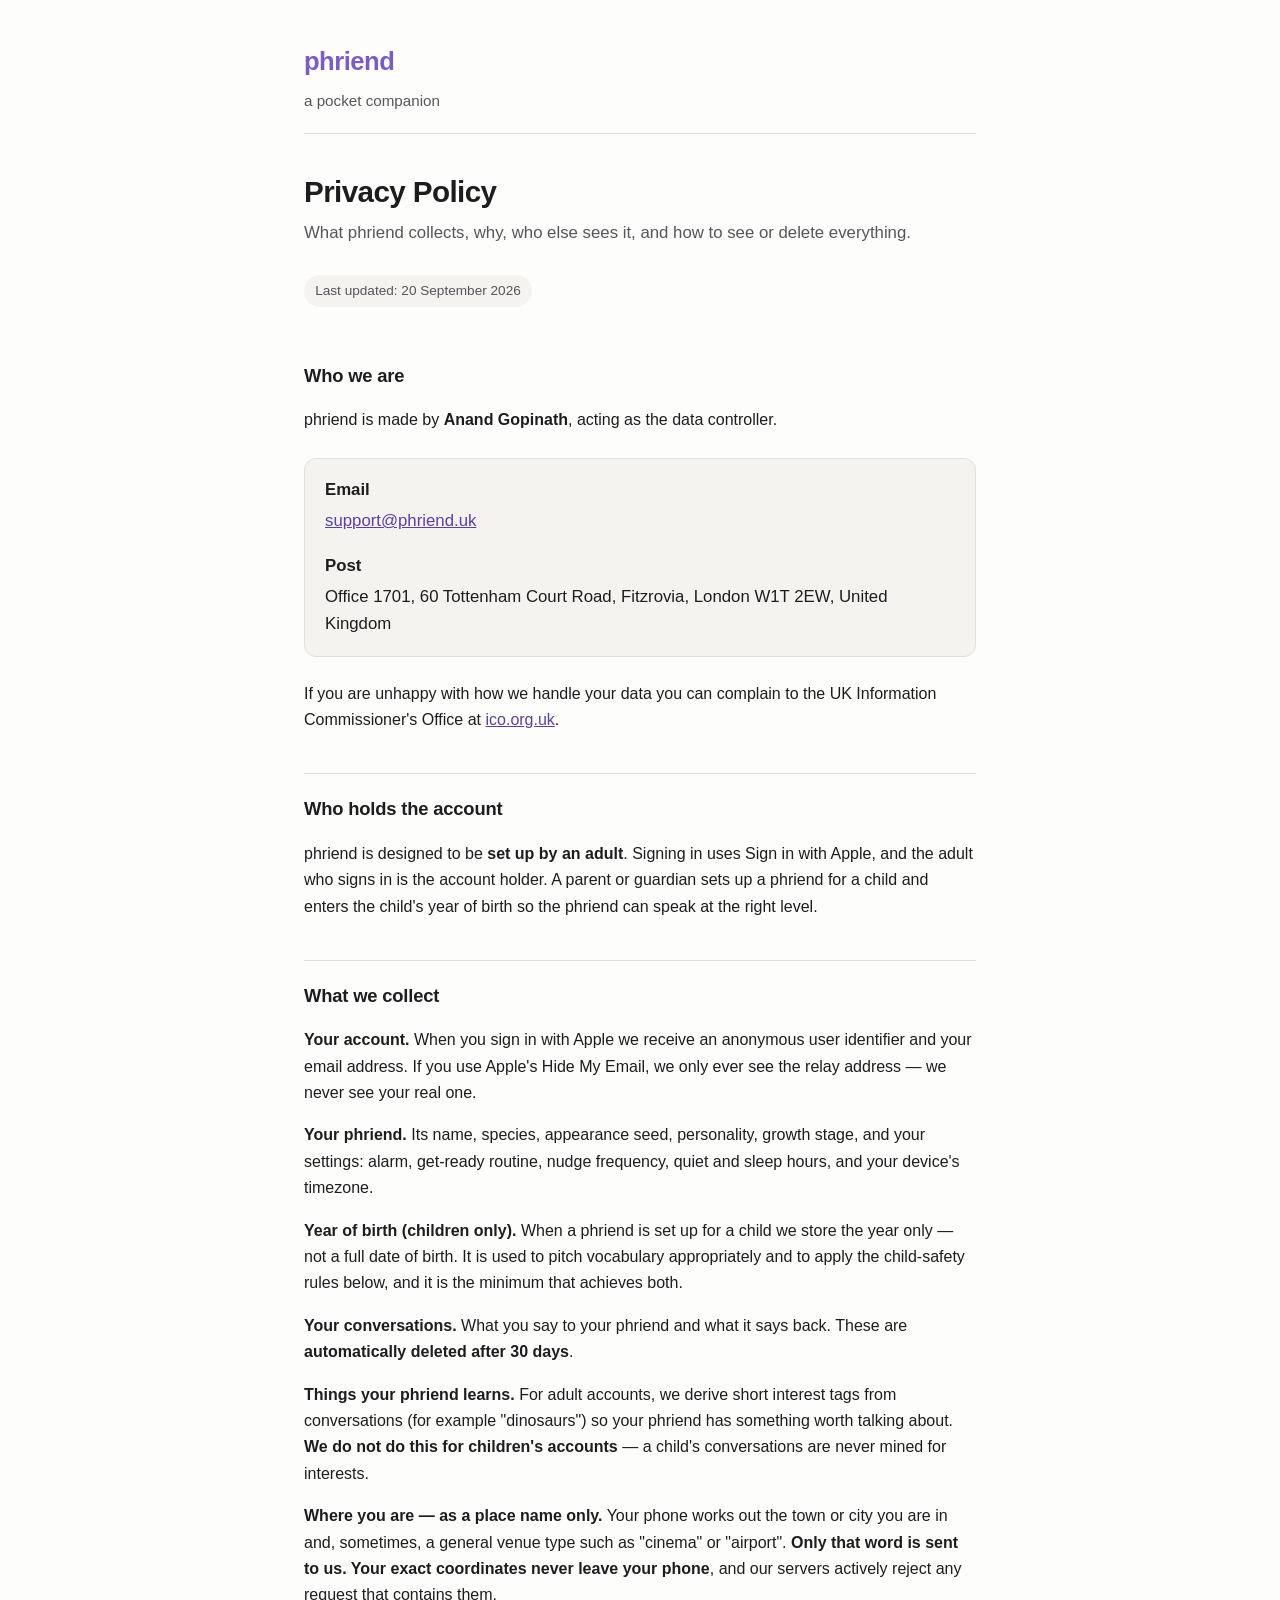
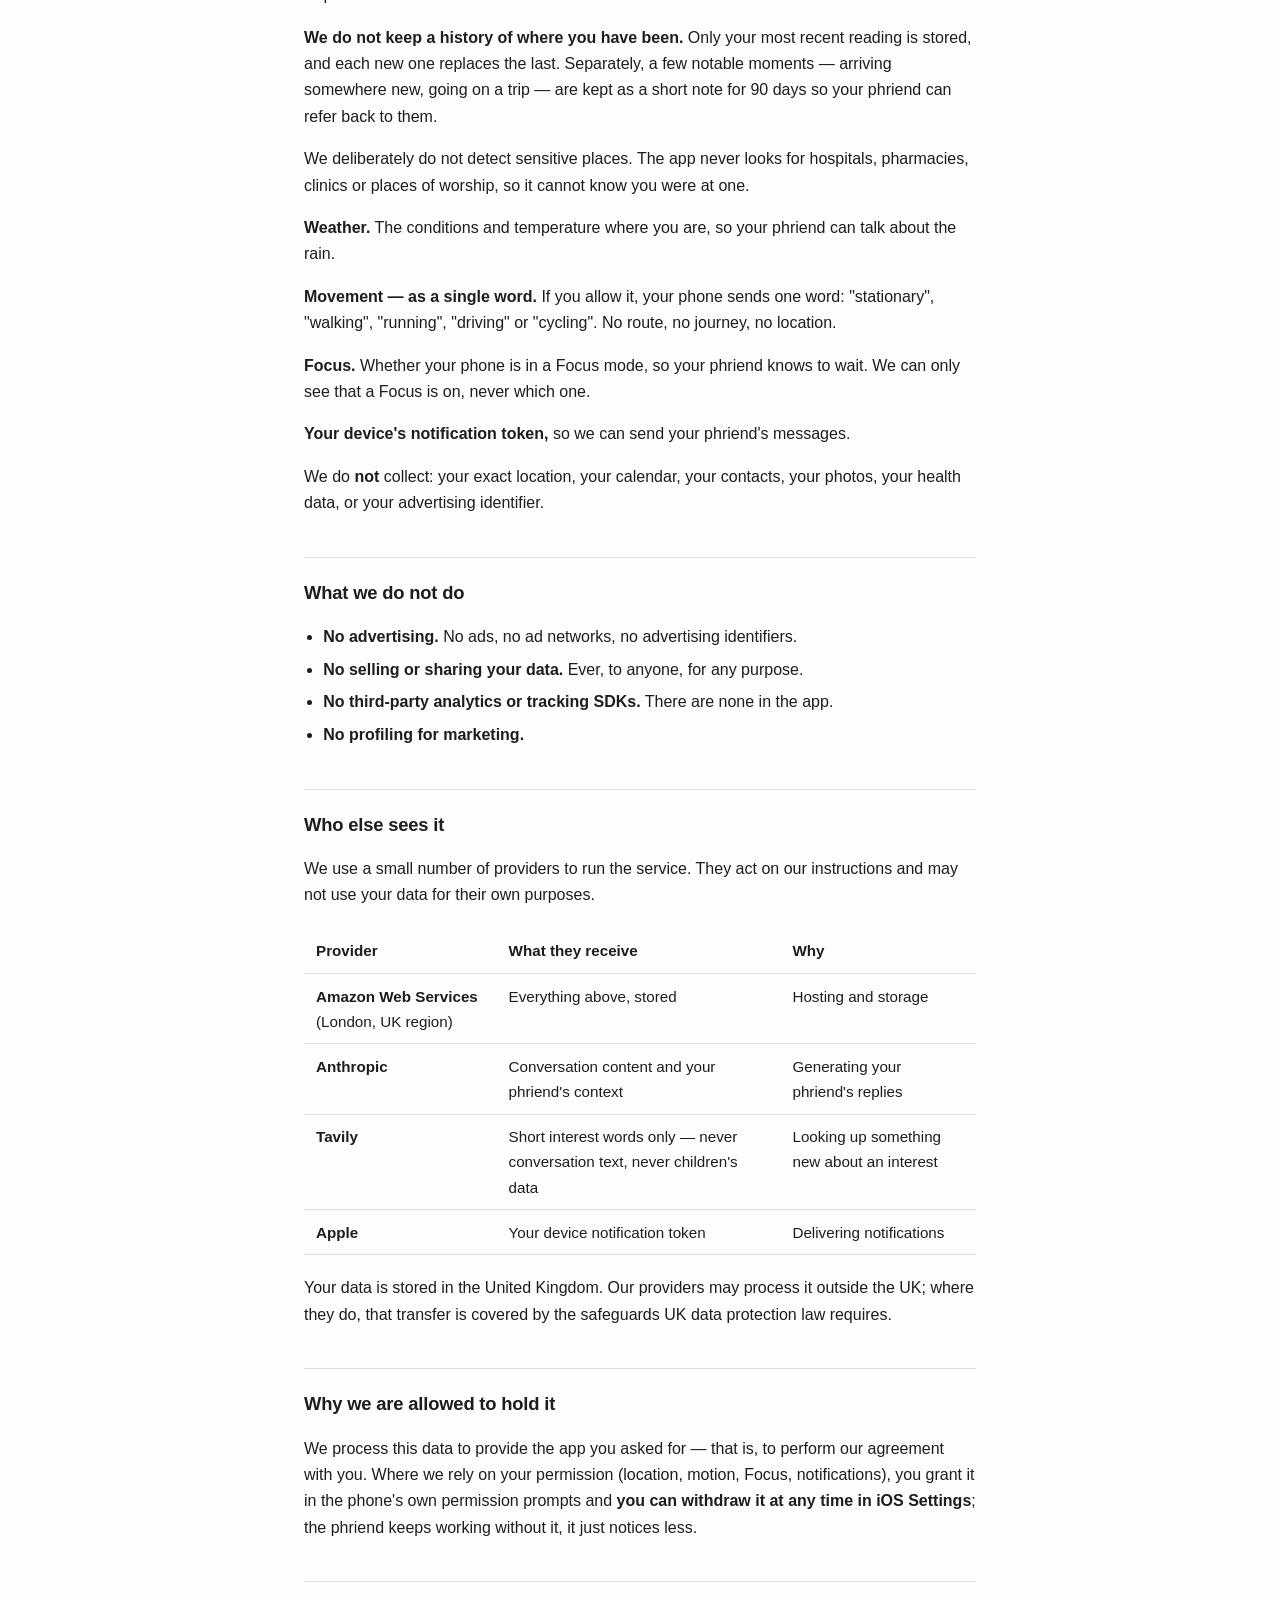
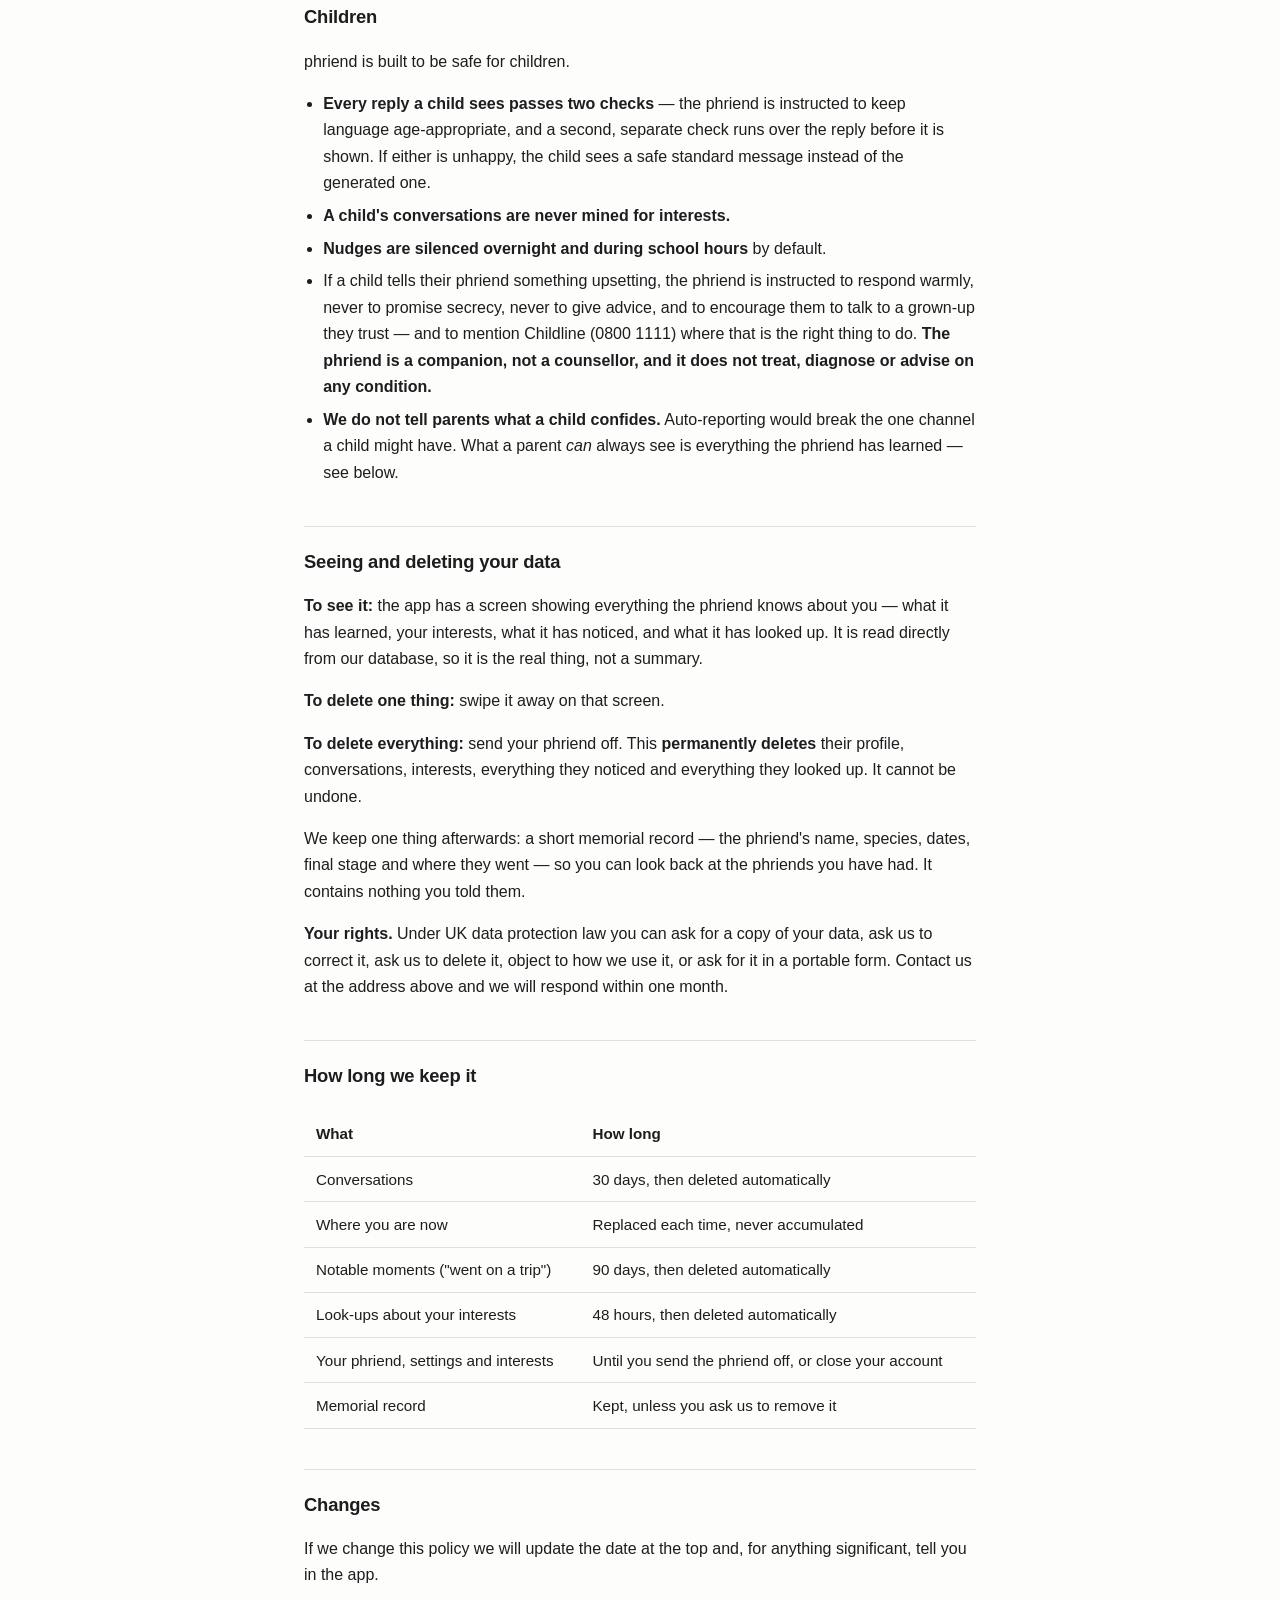
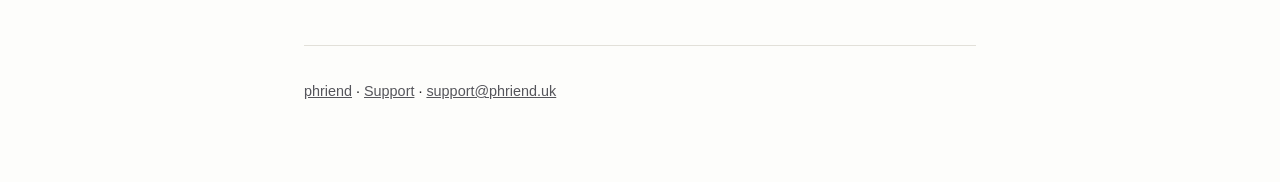
==== privacy.html @ 93d98e39 "Privacy policy and support pages for phriend Static, self-contained. No third-party fonts, scripts o" ====
<!doctype html>
<html lang="en-GB">
<head>
<meta charset="utf-8">
<meta name="viewport" content="width=device-width, initial-scale=1, viewport-fit=cover">
<title>Privacy Policy — phriend</title>
<meta name="description" content="What phriend collects, why, who sees it, and how to see or delete it.">
<link rel="stylesheet" href="style.css">
</head>
<body>

<header class="site">
  <a class="wordmark" href="index.html">phriend</a>
  <p>a pocket companion</p>
</header>

<main>

<h1>Privacy Policy</h1>
<p class="lede">What phriend collects, why, who else sees it, and how to
see or delete everything.</p>
<p class="updated">Last updated: 20 September 2026</p>

<h2>Who we are</h2>
<p>phriend is made by <strong>Anand Gopinath</strong>, acting as the data
controller.</p>
<div class="card contact">
  <p><strong>Email</strong> <a href="mailto:support@phriend.uk">support@phriend.uk</a></p>
  <p><strong>Post</strong> Office 1701, 60 Tottenham Court Road, Fitzrovia,
     London W1T 2EW, United Kingdom</p>
</div>
<p>If you are unhappy with how we handle your data you can complain to the
UK Information Commissioner's Office at
<a href="https://ico.org.uk" rel="noopener">ico.org.uk</a>.</p>

<h2>Who holds the account</h2>
<p>phriend is designed to be <strong>set up by an adult</strong>. Signing
in uses Sign in with Apple, and the adult who signs in is the account
holder. A parent or guardian sets up a phriend for a child and enters the
child's year of birth so the phriend can speak at the right level.</p>

<h2>What we collect</h2>

<p><strong>Your account.</strong> When you sign in with Apple we receive
an anonymous user identifier and your email address. If you use Apple's
Hide My Email, we only ever see the relay address — we never see your
real one.</p>

<p><strong>Your phriend.</strong> Its name, species, appearance seed,
personality, growth stage, and your settings: alarm, get-ready routine,
nudge frequency, quiet and sleep hours, and your device's timezone.</p>

<p><strong>Year of birth (children only).</strong> When a phriend is set
up for a child we store the year only — not a full date of birth. It is
used to pitch vocabulary appropriately and to apply the child-safety
rules below, and it is the minimum that achieves both.</p>

<p><strong>Your conversations.</strong> What you say to your phriend and
what it says back. These are <strong>automatically deleted after 30
days</strong>.</p>

<p><strong>Things your phriend learns.</strong> For adult accounts, we
derive short interest tags from conversations (for example "dinosaurs")
so your phriend has something worth talking about. <strong>We do not do
this for children's accounts</strong> — a child's conversations are never
mined for interests.</p>

<p><strong>Where you are — as a place name only.</strong> Your phone
works out the town or city you are in and, sometimes, a general venue
type such as "cinema" or "airport". <strong>Only that word is sent to us.
Your exact coordinates never leave your phone</strong>, and our servers
actively reject any request that contains them.</p>

<p><strong>We do not keep a history of where you have been.</strong> Only
your most recent reading is stored, and each new one replaces the last.
Separately, a few notable moments — arriving somewhere new, going on a
trip — are kept as a short note for 90 days so your phriend can refer
back to them.</p>

<p>We deliberately do not detect sensitive places. The app never looks
for hospitals, pharmacies, clinics or places of worship, so it cannot
know you were at one.</p>

<p><strong>Weather.</strong> The conditions and temperature where you
are, so your phriend can talk about the rain.</p>

<p><strong>Movement — as a single word.</strong> If you allow it, your
phone sends one word: "stationary", "walking", "running", "driving" or
"cycling". No route, no journey, no location.</p>

<p><strong>Focus.</strong> Whether your phone is in a Focus mode, so your
phriend knows to wait. We can only see that a Focus is on, never which
one.</p>

<p><strong>Your device's notification token,</strong> so we can send your
phriend's messages.</p>

<p>We do <strong>not</strong> collect: your exact location, your calendar,
your contacts, your photos, your health data, or your advertising
identifier.</p>

<h2>What we do not do</h2>
<ul>
  <li><strong>No advertising.</strong> No ads, no ad networks, no advertising identifiers.</li>
  <li><strong>No selling or sharing your data.</strong> Ever, to anyone, for any purpose.</li>
  <li><strong>No third-party analytics or tracking SDKs.</strong> There are none in the app.</li>
  <li><strong>No profiling for marketing.</strong></li>
</ul>

<h2>Who else sees it</h2>
<p>We use a small number of providers to run the service. They act on our
instructions and may not use your data for their own purposes.</p>
<div class="table-wrap">
<table>
  <thead>
    <tr><th>Provider</th><th>What they receive</th><th>Why</th></tr>
  </thead>
  <tbody>
    <tr><td><strong>Amazon Web Services</strong> (London, UK region)</td><td>Everything above, stored</td><td>Hosting and storage</td></tr>
    <tr><td><strong>Anthropic</strong></td><td>Conversation content and your phriend's context</td><td>Generating your phriend's replies</td></tr>
    <tr><td><strong>Tavily</strong></td><td>Short interest words only — never conversation text, never children's data</td><td>Looking up something new about an interest</td></tr>
    <tr><td><strong>Apple</strong></td><td>Your device notification token</td><td>Delivering notifications</td></tr>
  </tbody>
</table>
</div>
<p>Your data is stored in the United Kingdom. Our providers may process
it outside the UK; where they do, that transfer is covered by the
safeguards UK data protection law requires.</p>

<h2>Why we are allowed to hold it</h2>
<p>We process this data to provide the app you asked for — that is, to
perform our agreement with you. Where we rely on your permission
(location, motion, Focus, notifications), you grant it in the phone's own
permission prompts and <strong>you can withdraw it at any time in iOS
Settings</strong>; the phriend keeps working without it, it just notices
less.</p>

<h2>Children</h2>
<p>phriend is built to be safe for children.</p>
<ul>
  <li><strong>Every reply a child sees passes two checks</strong> — the
      phriend is instructed to keep language age-appropriate, and a
      second, separate check runs over the reply before it is shown. If
      either is unhappy, the child sees a safe standard message instead
      of the generated one.</li>
  <li><strong>A child's conversations are never mined for interests.</strong></li>
  <li><strong>Nudges are silenced overnight and during school hours</strong> by default.</li>
  <li>If a child tells their phriend something upsetting, the phriend is
      instructed to respond warmly, never to promise secrecy, never to
      give advice, and to encourage them to talk to a grown-up they
      trust — and to mention Childline (0800 1111) where that is the
      right thing to do. <strong>The phriend is a companion, not a
      counsellor, and it does not treat, diagnose or advise on any<!-- copy-guard: allow -->
      condition.</strong></li>
  <li><strong>We do not tell parents what a child confides.</strong>
      Auto-reporting would break the one channel a child might have. What
      a parent <em>can</em> always see is everything the phriend has
      learned — see below.</li>
</ul>

<h2>Seeing and deleting your data</h2>
<p><strong>To see it:</strong> the app has a screen showing everything the
phriend knows about you — what it has learned, your interests, what it
has noticed, and what it has looked up. It is read directly from our
database, so it is the real thing, not a summary.</p>
<p><strong>To delete one thing:</strong> swipe it away on that screen.</p>
<p><strong>To delete everything:</strong> send your phriend off. This
<strong>permanently deletes</strong> their profile, conversations,
interests, everything they noticed and everything they looked up. It
cannot be undone.</p>
<p>We keep one thing afterwards: a short memorial record — the phriend's
name, species, dates, final stage and where they went — so you can look
back at the phriends you have had. It contains nothing you told them.</p>
<p><strong>Your rights.</strong> Under UK data protection law you can ask
for a copy of your data, ask us to correct it, ask us to delete it,
object to how we use it, or ask for it in a portable form. Contact us at
the address above and we will respond within one month.</p>

<h2>How long we keep it</h2>
<div class="table-wrap">
<table>
  <thead><tr><th>What</th><th>How long</th></tr></thead>
  <tbody>
    <tr><td>Conversations</td><td>30 days, then deleted automatically</td></tr>
    <tr><td>Where you are now</td><td>Replaced each time, never accumulated</td></tr>
    <tr><td>Notable moments ("went on a trip")</td><td>90 days, then deleted automatically</td></tr>
    <tr><td>Look-ups about your interests</td><td>48 hours, then deleted automatically</td></tr>
    <tr><td>Your phriend, settings and interests</td><td>Until you send the phriend off, or close your account</td></tr>
    <tr><td>Memorial record</td><td>Kept, unless you ask us to remove it</td></tr>
  </tbody>
</table>
</div>

<h2>Changes</h2>
<p>If we change this policy we will update the date at the top and, for
anything significant, tell you in the app.</p>

</main>

<footer class="site">
  <p><a href="index.html">phriend</a> · <a href="support.html">Support</a>
     · <a href="mailto:support@phriend.uk">support@phriend.uk</a></p>
</footer>

</body>
</html>
---- style.css ----
/* phriend site — self-contained, no external resources.
   A privacy policy page that fetches third-party fonts undermines its
   own claims and creates a transfer the policy does not declare. */

:root {
  color-scheme: light dark;
  --ink: #1d1d1f;
  --ink-soft: #55555b;
  --bg: #fdfdfb;
  --panel: #f4f3ef;
  --rule: #e2e0d9;
  --accent: #7a5cc4;
  --link: #5b41a0;
}

@media (prefers-color-scheme: dark) {
  :root {
    --ink: #ececf0;
    --ink-soft: #a9a9b3;
    --bg: #16161a;
    --panel: #1f1f25;
    --rule: #32323a;
    --accent: #b49cf0;
    --link: #b49cf0;
  }
}

* { box-sizing: border-box; }

body {
  margin: 0;
  padding: 2.5rem 1.25rem 4rem;
  background: var(--bg);
  color: var(--ink);
  font: 16px/1.65 -apple-system, BlinkMacSystemFont, "Segoe UI", Roboto,
        Helvetica, Arial, sans-serif;
  -webkit-text-size-adjust: 100%;
}

main { max-width: 42rem; margin: 0 auto; }

header.site {
  max-width: 42rem;
  margin: 0 auto 2.5rem;
  padding-bottom: 1.25rem;
  border-bottom: 1px solid var(--rule);
}

header.site a.wordmark {
  font-size: 1.6rem;
  font-weight: 650;
  letter-spacing: -0.02em;
  color: var(--accent);
  text-decoration: none;
}

header.site p { margin: 0.35rem 0 0; color: var(--ink-soft); font-size: 0.95rem; }

h1 { font-size: 1.85rem; line-height: 1.25; letter-spacing: -0.02em; margin: 0 0 0.5rem; }
h2 {
  font-size: 1.15rem;
  letter-spacing: -0.01em;
  margin: 2.5rem 0 0.75rem;
  padding-top: 1.25rem;
  border-top: 1px solid var(--rule);
}
h2:first-of-type { border-top: none; padding-top: 0; }

p, li { color: var(--ink); }
a { color: var(--link); }
a:hover { text-decoration: none; }

ul { padding-left: 1.2rem; }
li { margin: 0.4rem 0; }

.lede { font-size: 1.05rem; color: var(--ink-soft); margin-top: 0; }

.updated {
  display: inline-block;
  margin-top: 0.75rem;
  padding: 0.3rem 0.7rem;
  border-radius: 999px;
  background: var(--panel);
  color: var(--ink-soft);
  font-size: 0.85rem;
}

.card {
  background: var(--panel);
  border: 1px solid var(--rule);
  border-radius: 12px;
  padding: 1.1rem 1.25rem;
  margin: 1.5rem 0;
}
.card p:first-child { margin-top: 0; }
.card p:last-child { margin-bottom: 0; }

.contact { font-size: 1.05rem; }
.contact strong { display: block; margin-bottom: 0.2rem; }

/* Tables scroll rather than squash on a phone. */
.table-wrap { overflow-x: auto; margin: 1.25rem 0; }
table { border-collapse: collapse; width: 100%; font-size: 0.95rem; }
th, td {
  text-align: left;
  padding: 0.6rem 0.75rem;
  border-bottom: 1px solid var(--rule);
  vertical-align: top;
}
th { font-weight: 620; }

footer.site {
  max-width: 42rem;
  margin: 3.5rem auto 0;
  padding-top: 1.25rem;
  border-top: 1px solid var(--rule);
  color: var(--ink-soft);
  font-size: 0.9rem;
}
footer.site a { color: var(--ink-soft); }

@media (max-width: 30rem) {
  body { padding: 1.75rem 1rem 3rem; }
  h1 { font-size: 1.55rem; }
}
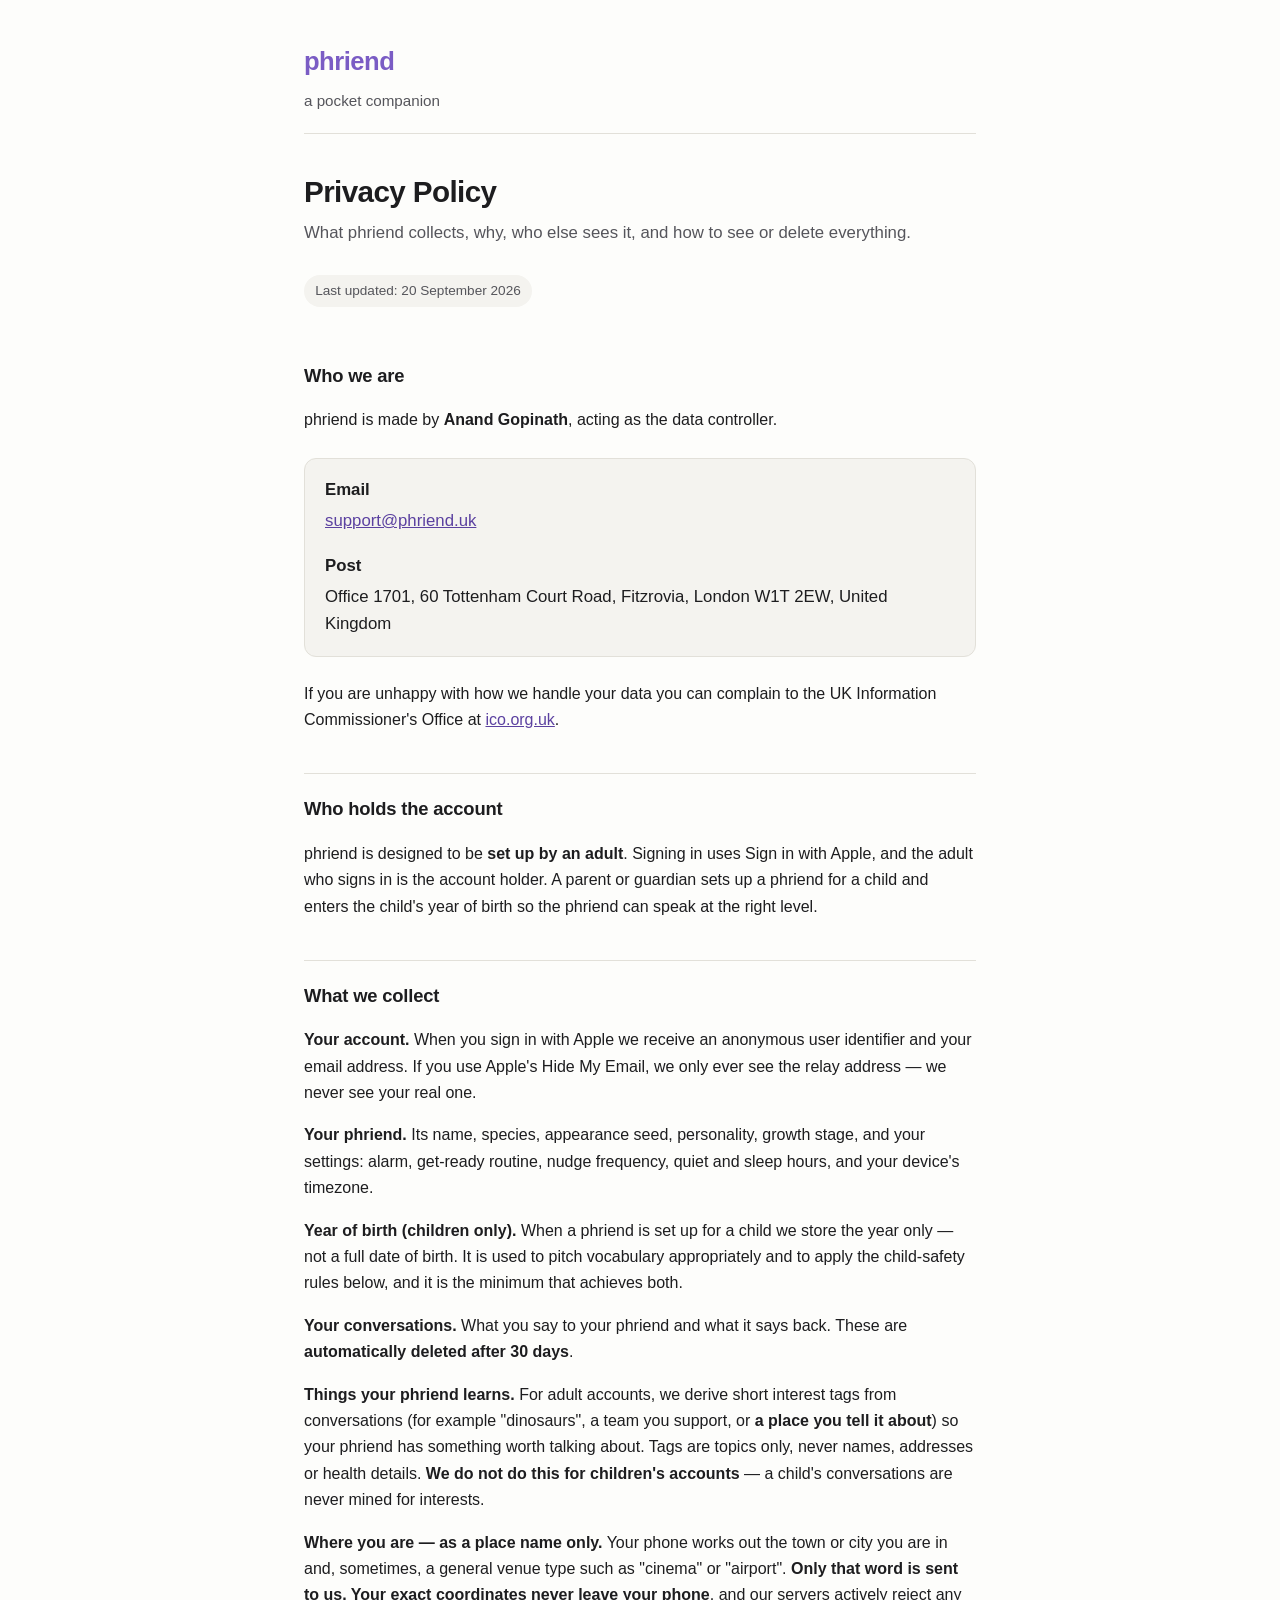
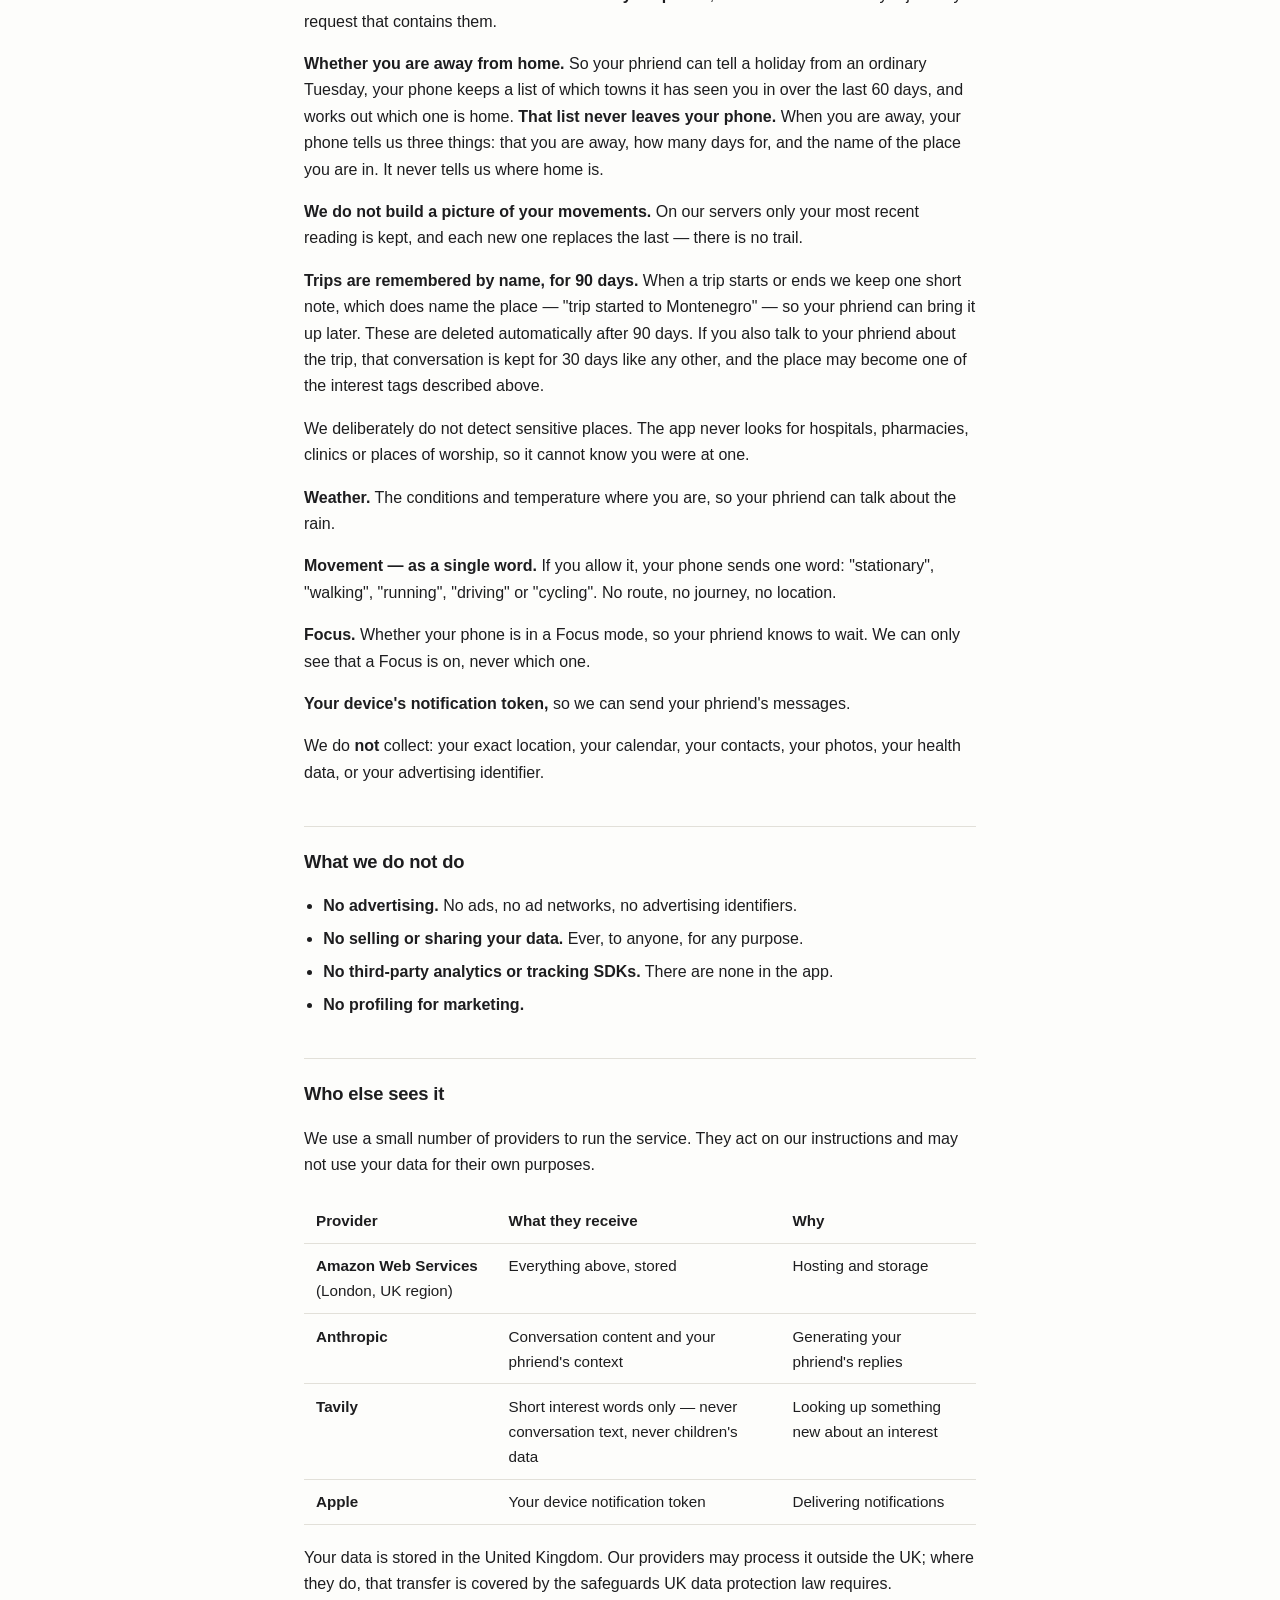
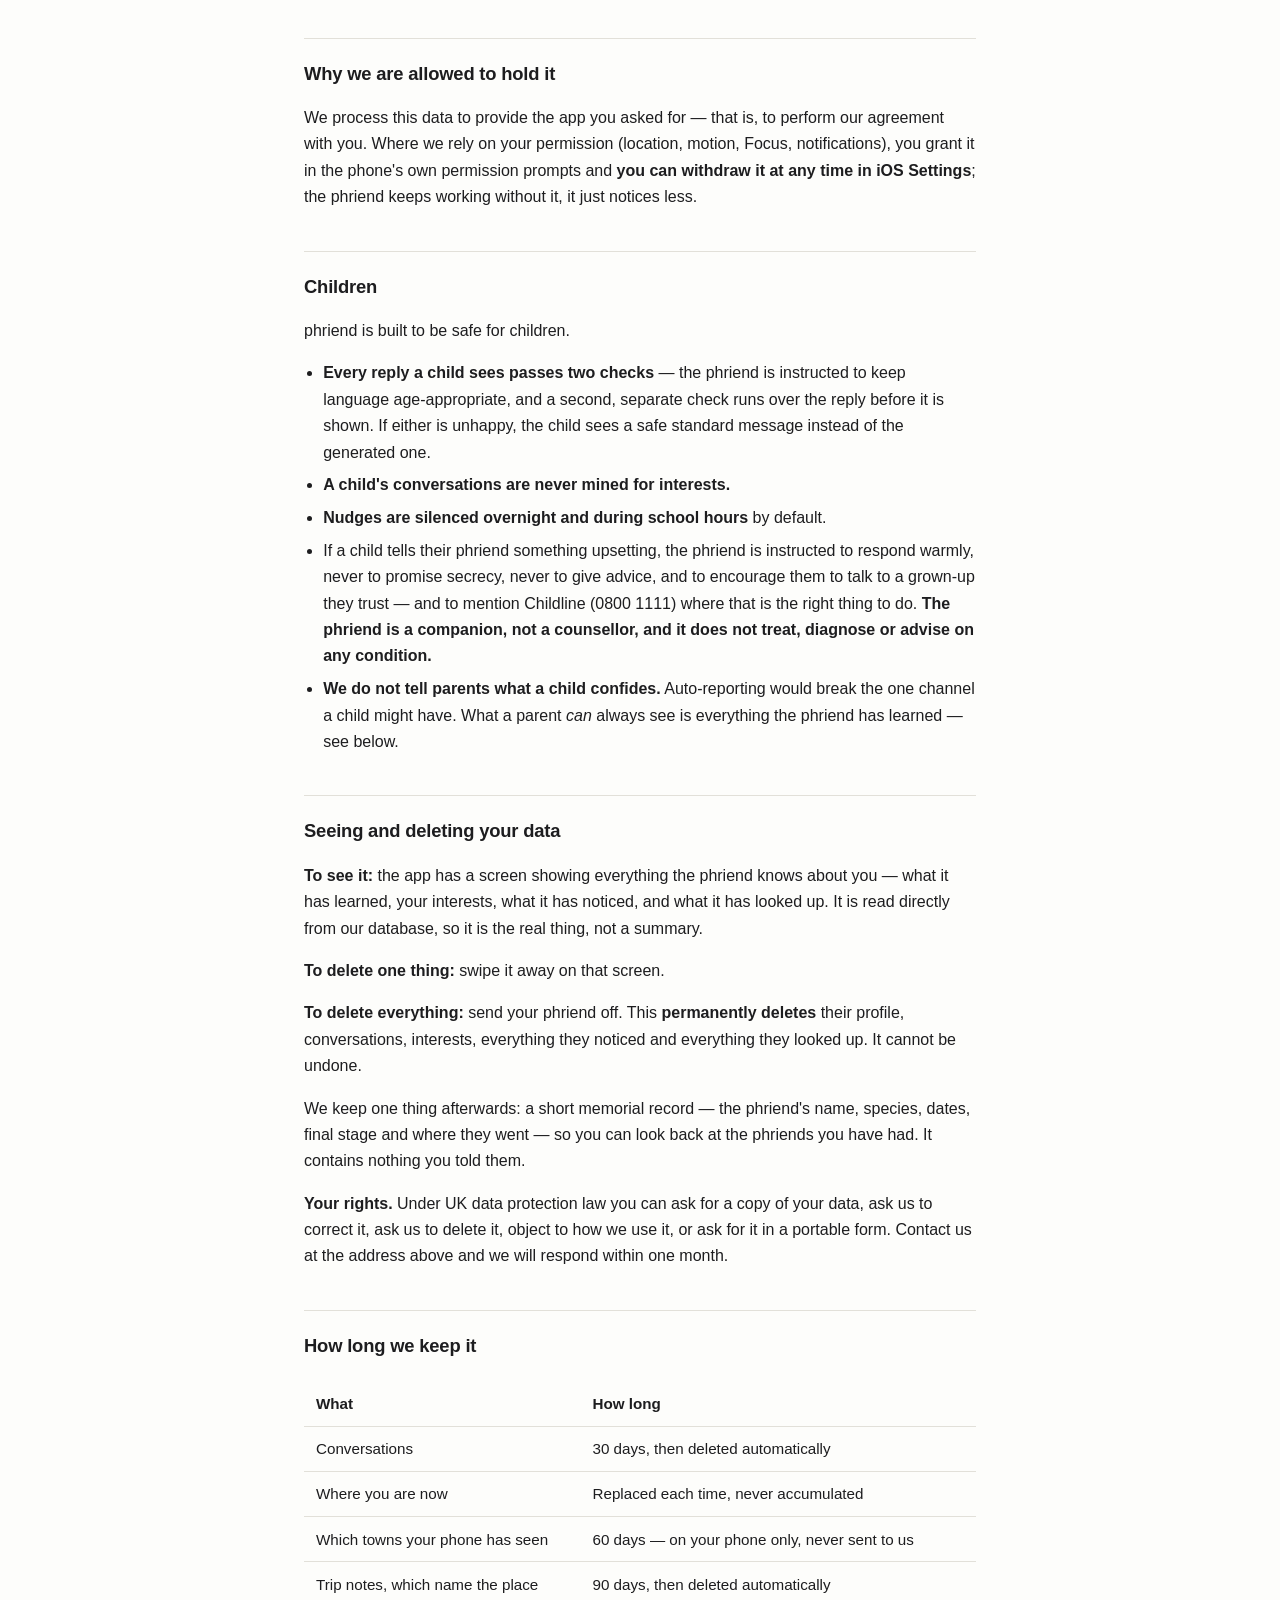
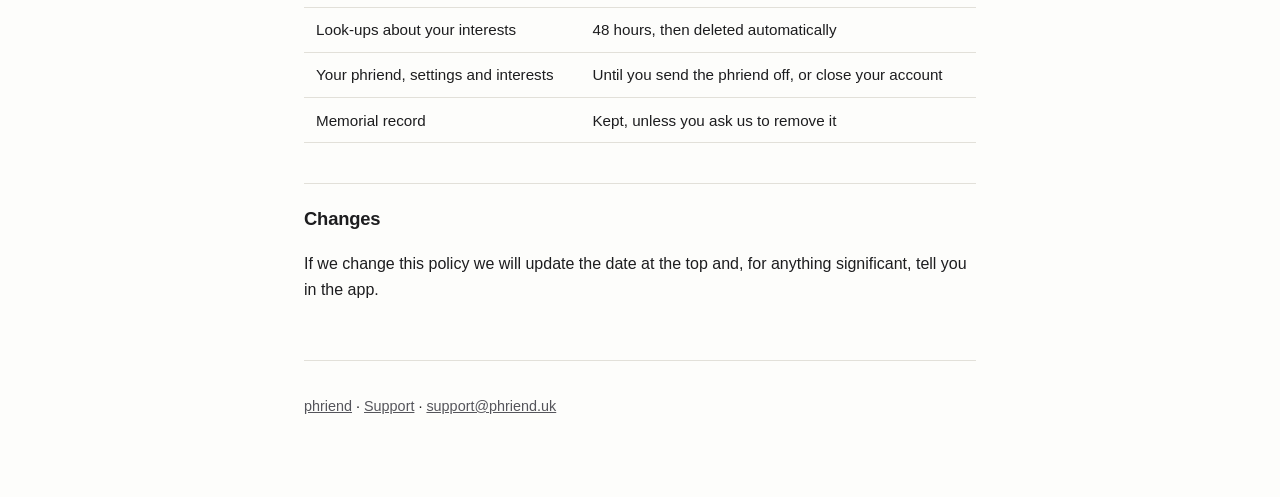
==== commit f6561d23: "Correct the location disclosures The policy said no history of where you have been was kept. Three t" ====
--- a/privacy.html
+++ b/privacy.html
@@ -60,10 +60,12 @@
 days</strong>.</p>
 
 <p><strong>Things your phriend learns.</strong> For adult accounts, we
-derive short interest tags from conversations (for example "dinosaurs")
-so your phriend has something worth talking about. <strong>We do not do
-this for children's accounts</strong> — a child's conversations are never
-mined for interests.</p>
+derive short interest tags from conversations (for example "dinosaurs", a
+team you support, or <strong>a place you tell it about</strong>) so your
+phriend has something worth talking about. Tags are topics only, never
+names, addresses or health details. <strong>We do not do this for
+children's accounts</strong> — a child's conversations are never mined
+for interests.</p>
 
 <p><strong>Where you are — as a place name only.</strong> Your phone
 works out the town or city you are in and, sometimes, a general venue
@@ -71,11 +73,24 @@
 Your exact coordinates never leave your phone</strong>, and our servers
 actively reject any request that contains them.</p>
 
-<p><strong>We do not keep a history of where you have been.</strong> Only
-your most recent reading is stored, and each new one replaces the last.
-Separately, a few notable moments — arriving somewhere new, going on a
-trip — are kept as a short note for 90 days so your phriend can refer
-back to them.</p>
+<p><strong>Whether you are away from home.</strong> So your phriend can
+tell a holiday from an ordinary Tuesday, your phone keeps a list of which
+towns it has seen you in over the last 60 days, and works out which one
+is home. <strong>That list never leaves your phone.</strong> When you are
+away, your phone tells us three things: that you are away, how many days
+for, and the name of the place you are in. It never tells us where home
+is.</p>
+
+<p><strong>We do not build a picture of your movements.</strong> On our
+servers only your most recent reading is kept, and each new one replaces
+the last — there is no trail.</p>
+
+<p><strong>Trips are remembered by name, for 90 days.</strong> When a trip
+starts or ends we keep one short note, which does name the place — "trip
+started to Montenegro" — so your phriend can bring it up later. These are
+deleted automatically after 90 days. If you also talk to your phriend
+about the trip, that conversation is kept for 30 days like any other, and
+the place may become one of the interest tags described above.</p>
 
 <p>We deliberately do not detect sensitive places. The app never looks
 for hospitals, pharmacies, clinics or places of worship, so it cannot
@@ -183,7 +198,8 @@
   <tbody>
     <tr><td>Conversations</td><td>30 days, then deleted automatically</td></tr>
     <tr><td>Where you are now</td><td>Replaced each time, never accumulated</td></tr>
-    <tr><td>Notable moments ("went on a trip")</td><td>90 days, then deleted automatically</td></tr>
+    <tr><td>Which towns your phone has seen</td><td>60 days — on your phone only, never sent to us</td></tr>
+    <tr><td>Trip notes, which name the place</td><td>90 days, then deleted automatically</td></tr>
     <tr><td>Look-ups about your interests</td><td>48 hours, then deleted automatically</td></tr>
     <tr><td>Your phriend, settings and interests</td><td>Until you send the phriend off, or close your account</td></tr>
     <tr><td>Memorial record</td><td>Kept, unless you ask us to remove it</td></tr>
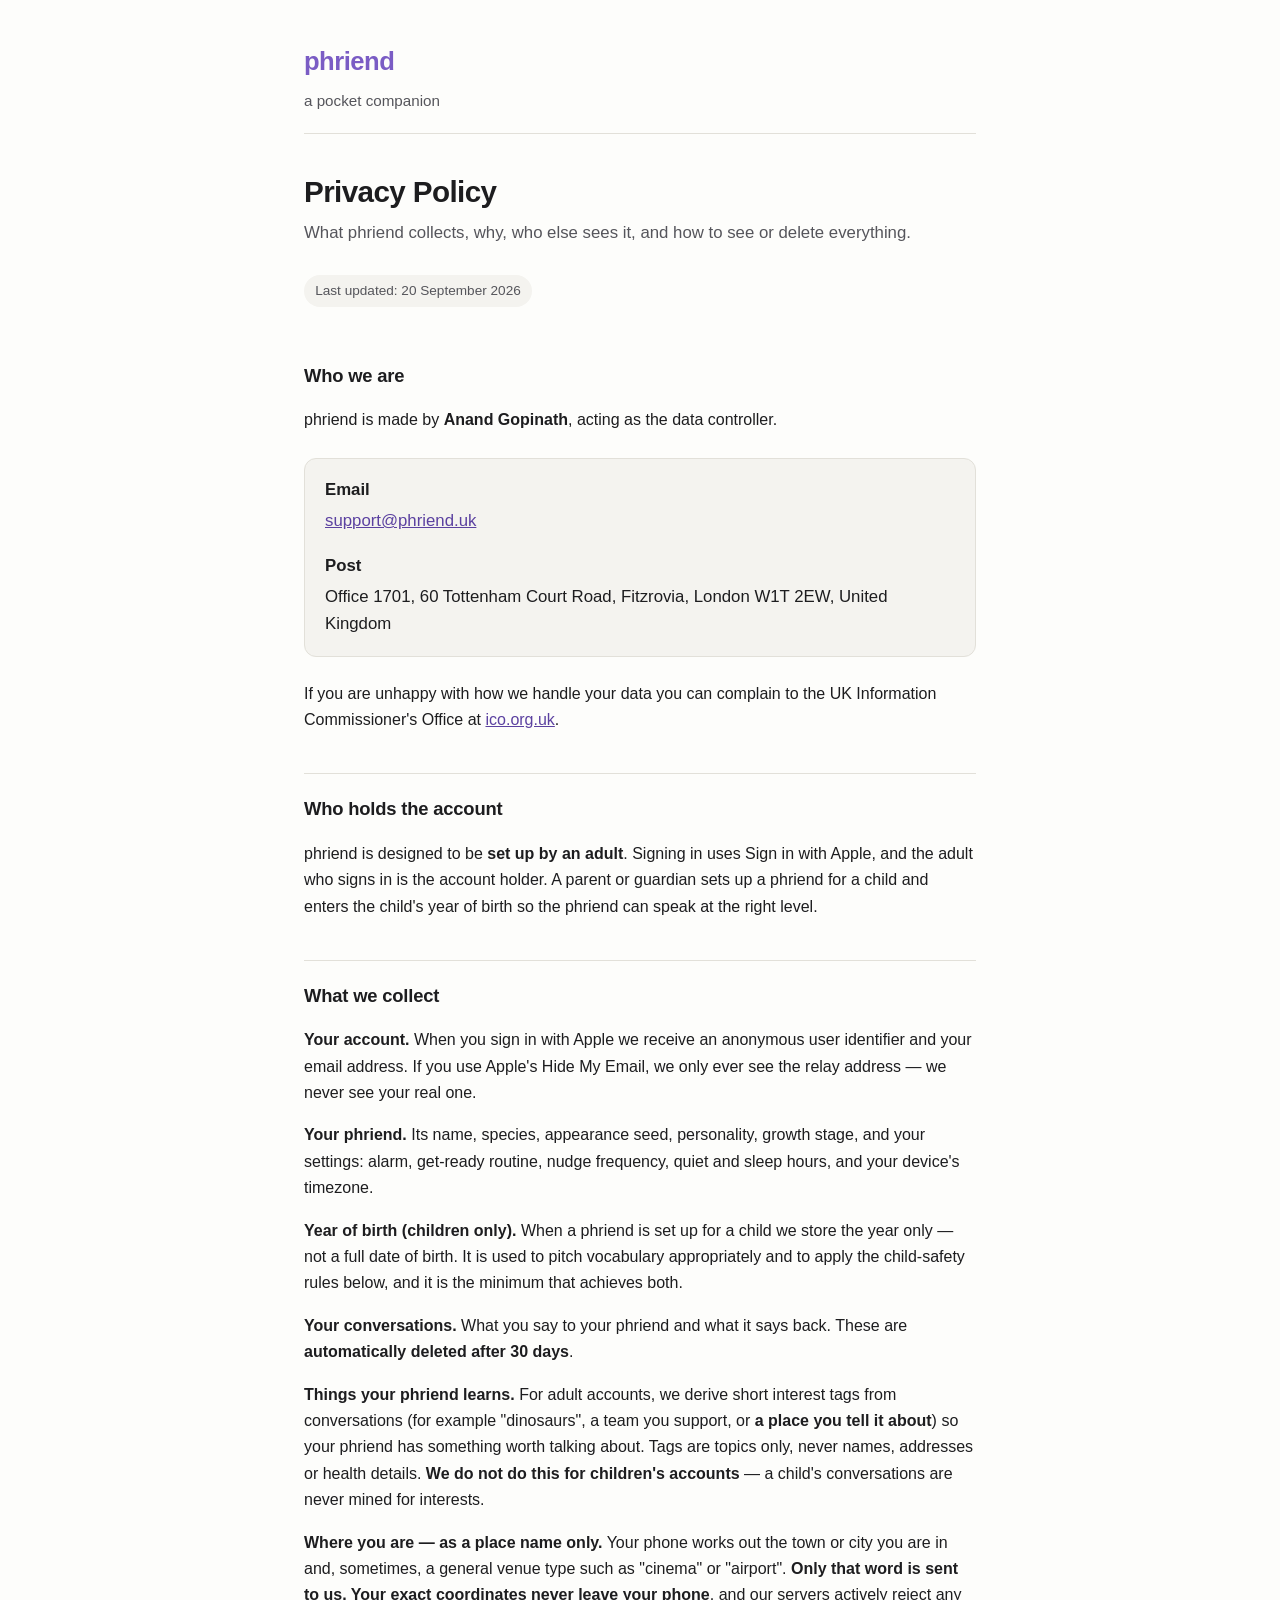
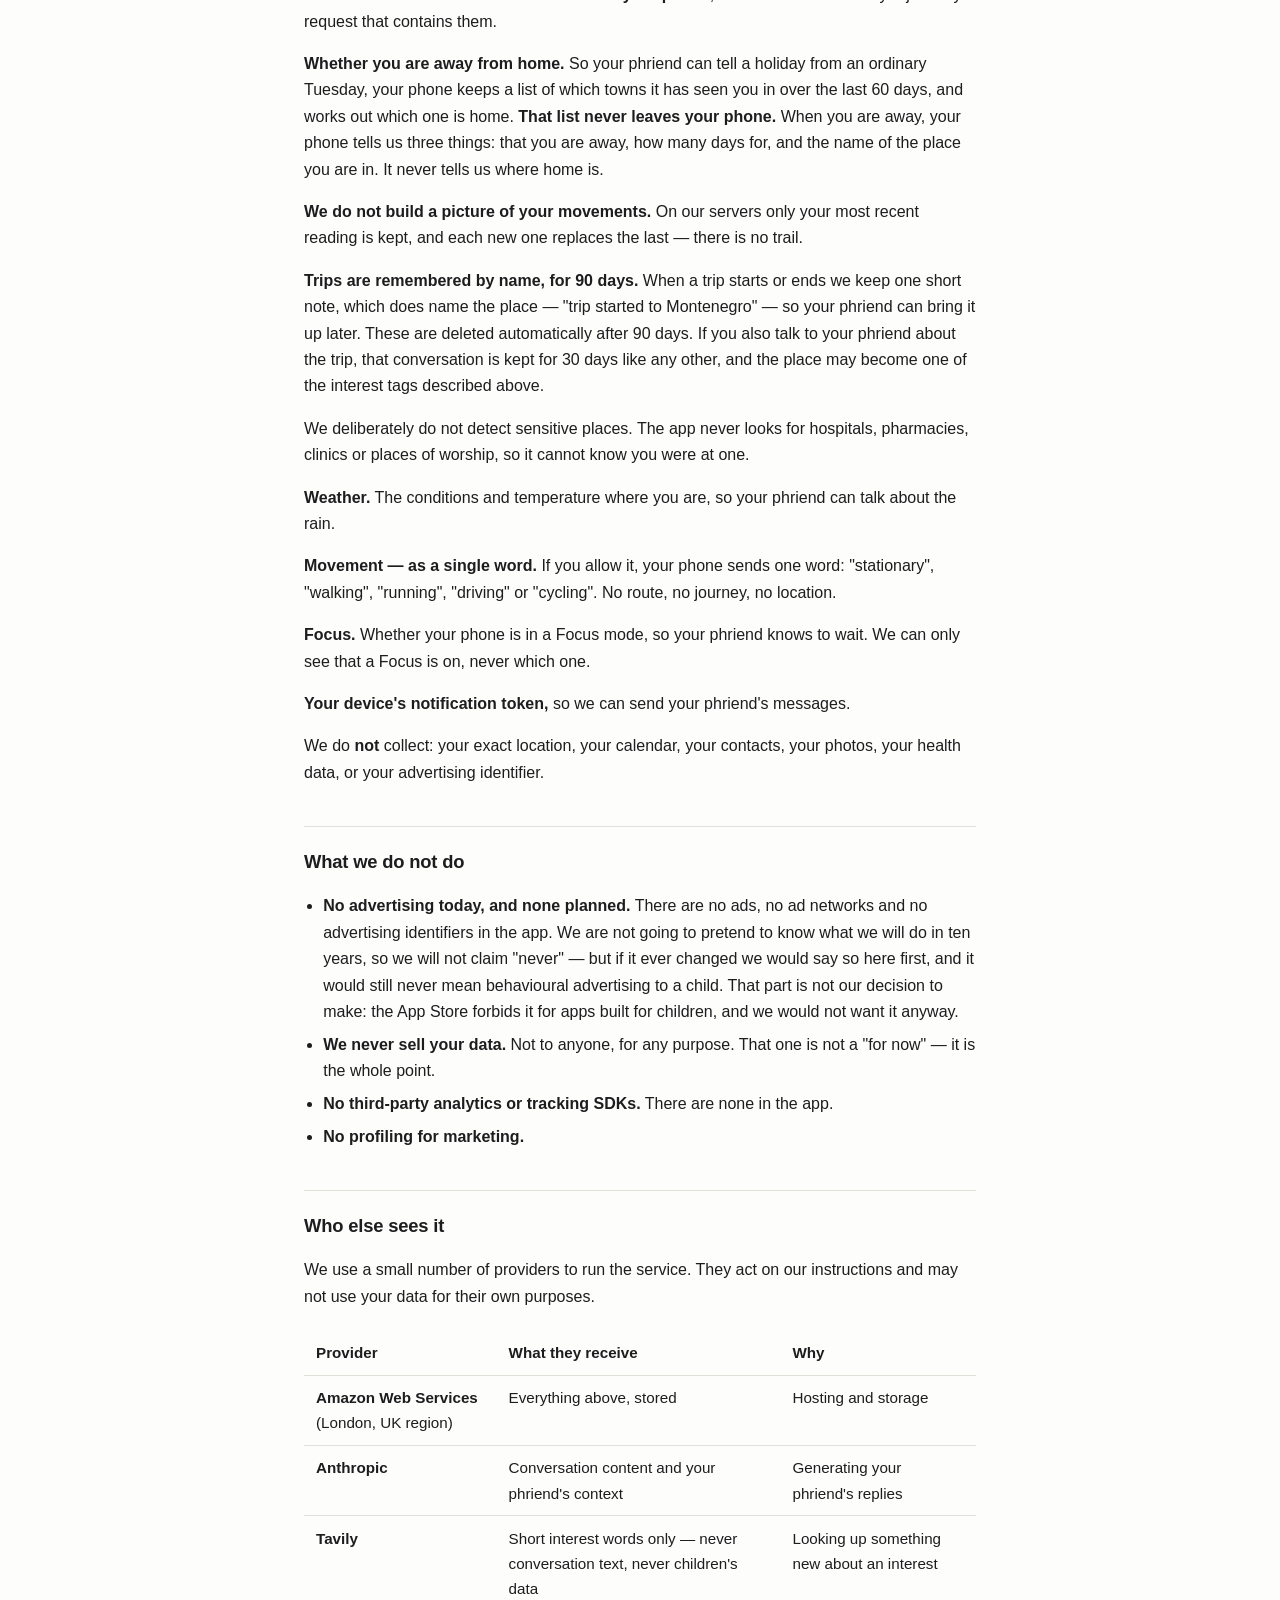
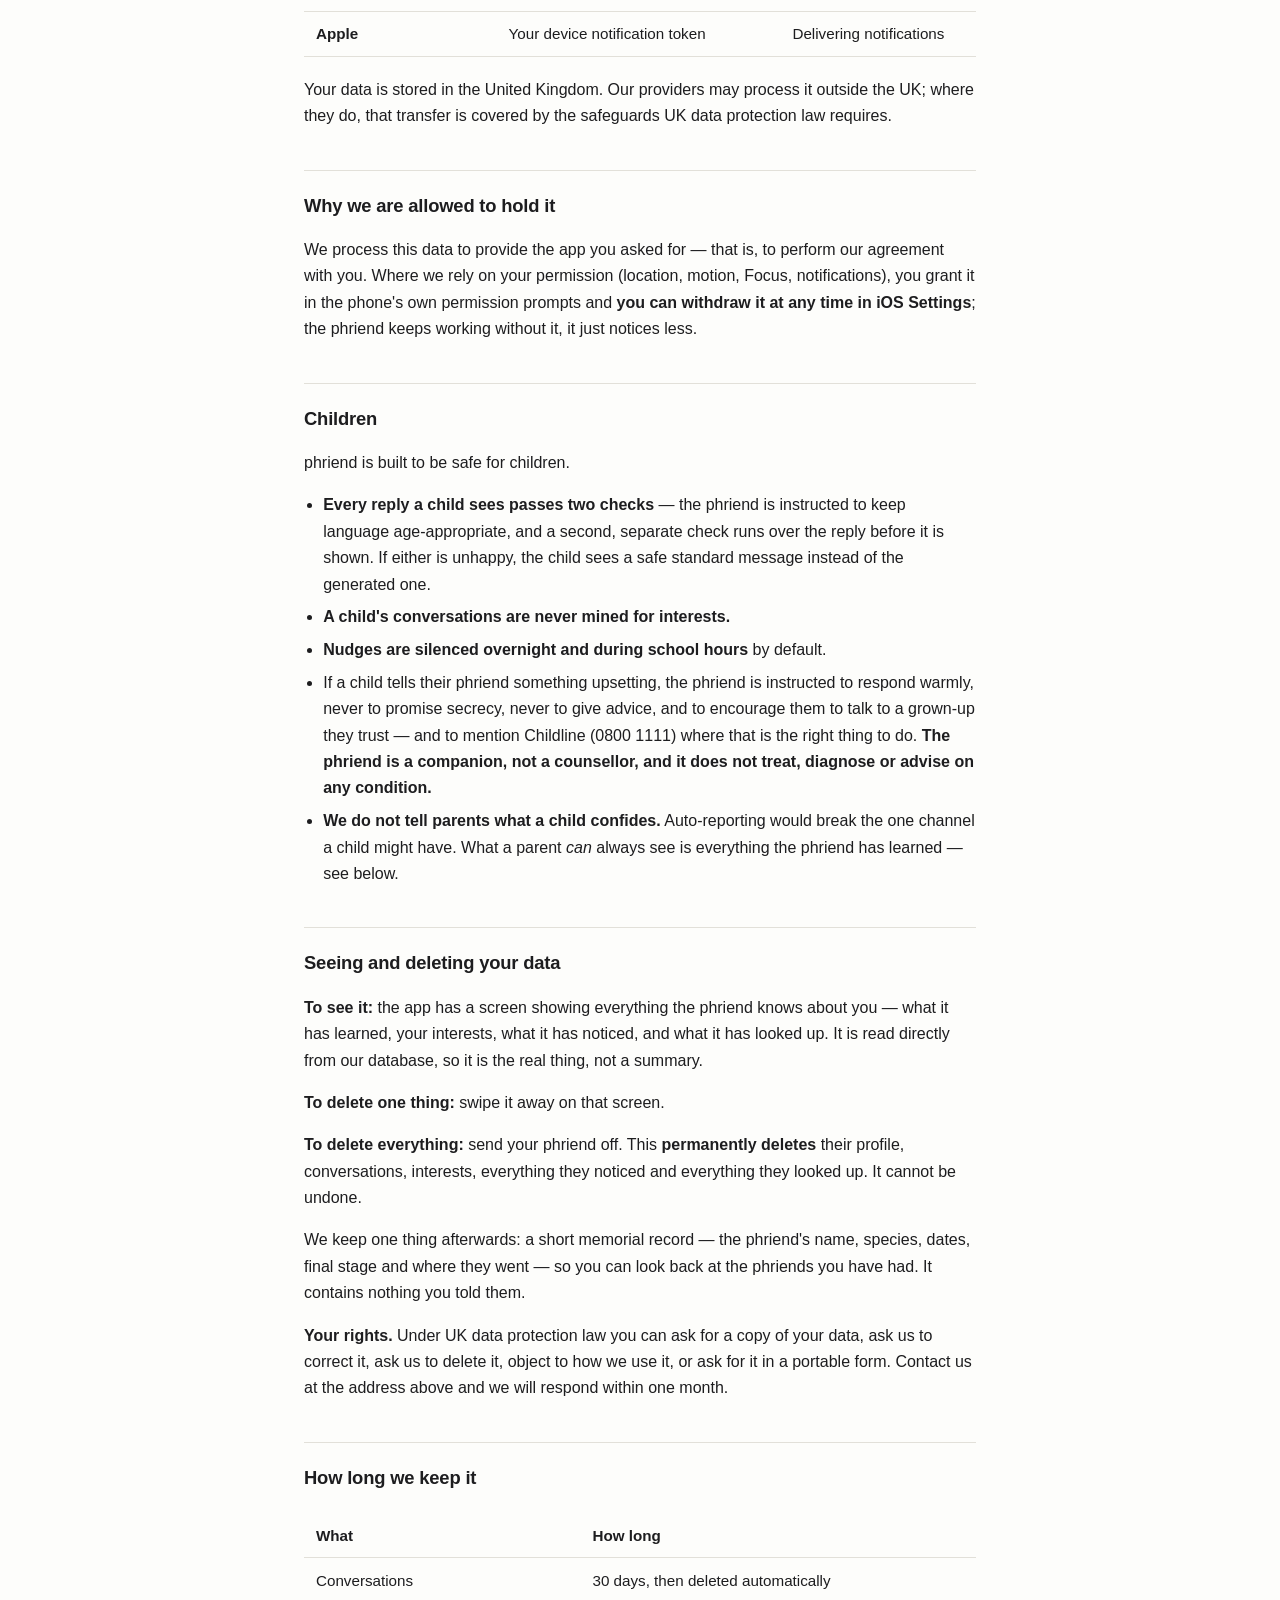
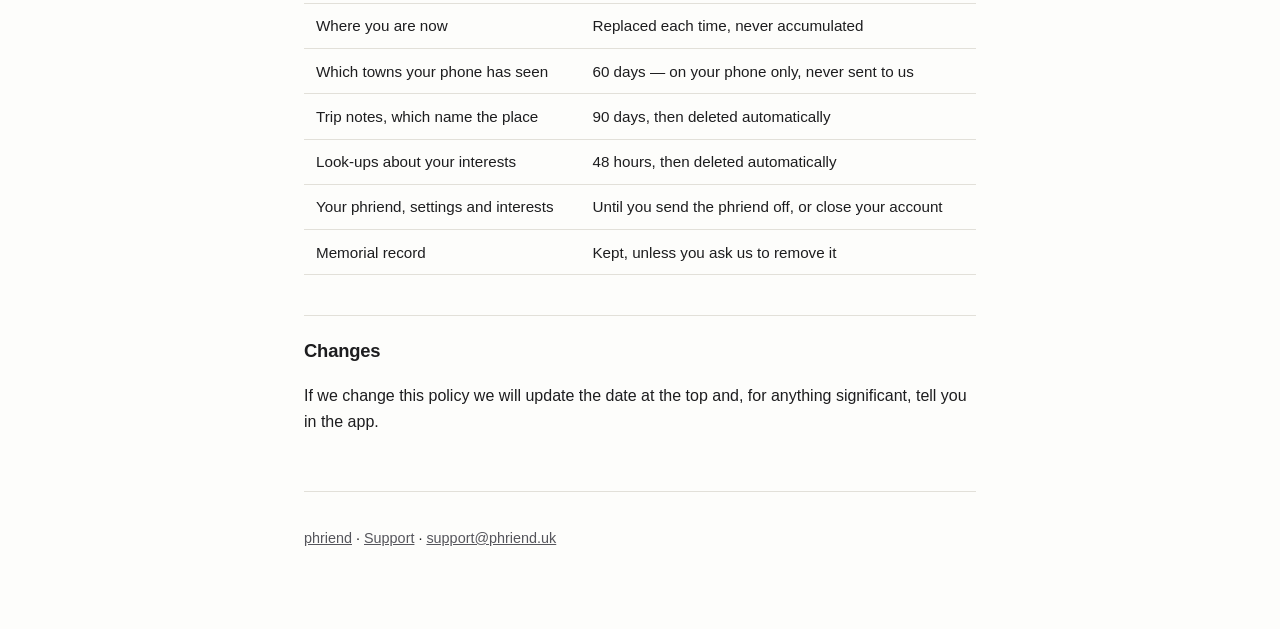
==== commit f4a547c0: "Soften the advertising promise, keep never-sell absolute Adds an honest note about cost: free today," ====
--- a/privacy.html
+++ b/privacy.html
@@ -116,8 +116,15 @@
 
 <h2>What we do not do</h2>
 <ul>
-  <li><strong>No advertising.</strong> No ads, no ad networks, no advertising identifiers.</li>
-  <li><strong>No selling or sharing your data.</strong> Ever, to anyone, for any purpose.</li>
+  <li><strong>No advertising today, and none planned.</strong> There are
+      no ads, no ad networks and no advertising identifiers in the app. We
+      are not going to pretend to know what we will do in ten years, so we
+      will not claim "never" — but if it ever changed we would say so here
+      first, and it would still never mean behavioural advertising to a
+      child. That part is not our decision to make: the App Store forbids
+      it for apps built for children, and we would not want it anyway.</li>
+  <li><strong>We never sell your data.</strong> Not to anyone, for any
+      purpose. That one is not a "for now" — it is the whole point.</li>
   <li><strong>No third-party analytics or tracking SDKs.</strong> There are none in the app.</li>
   <li><strong>No profiling for marketing.</strong></li>
 </ul>
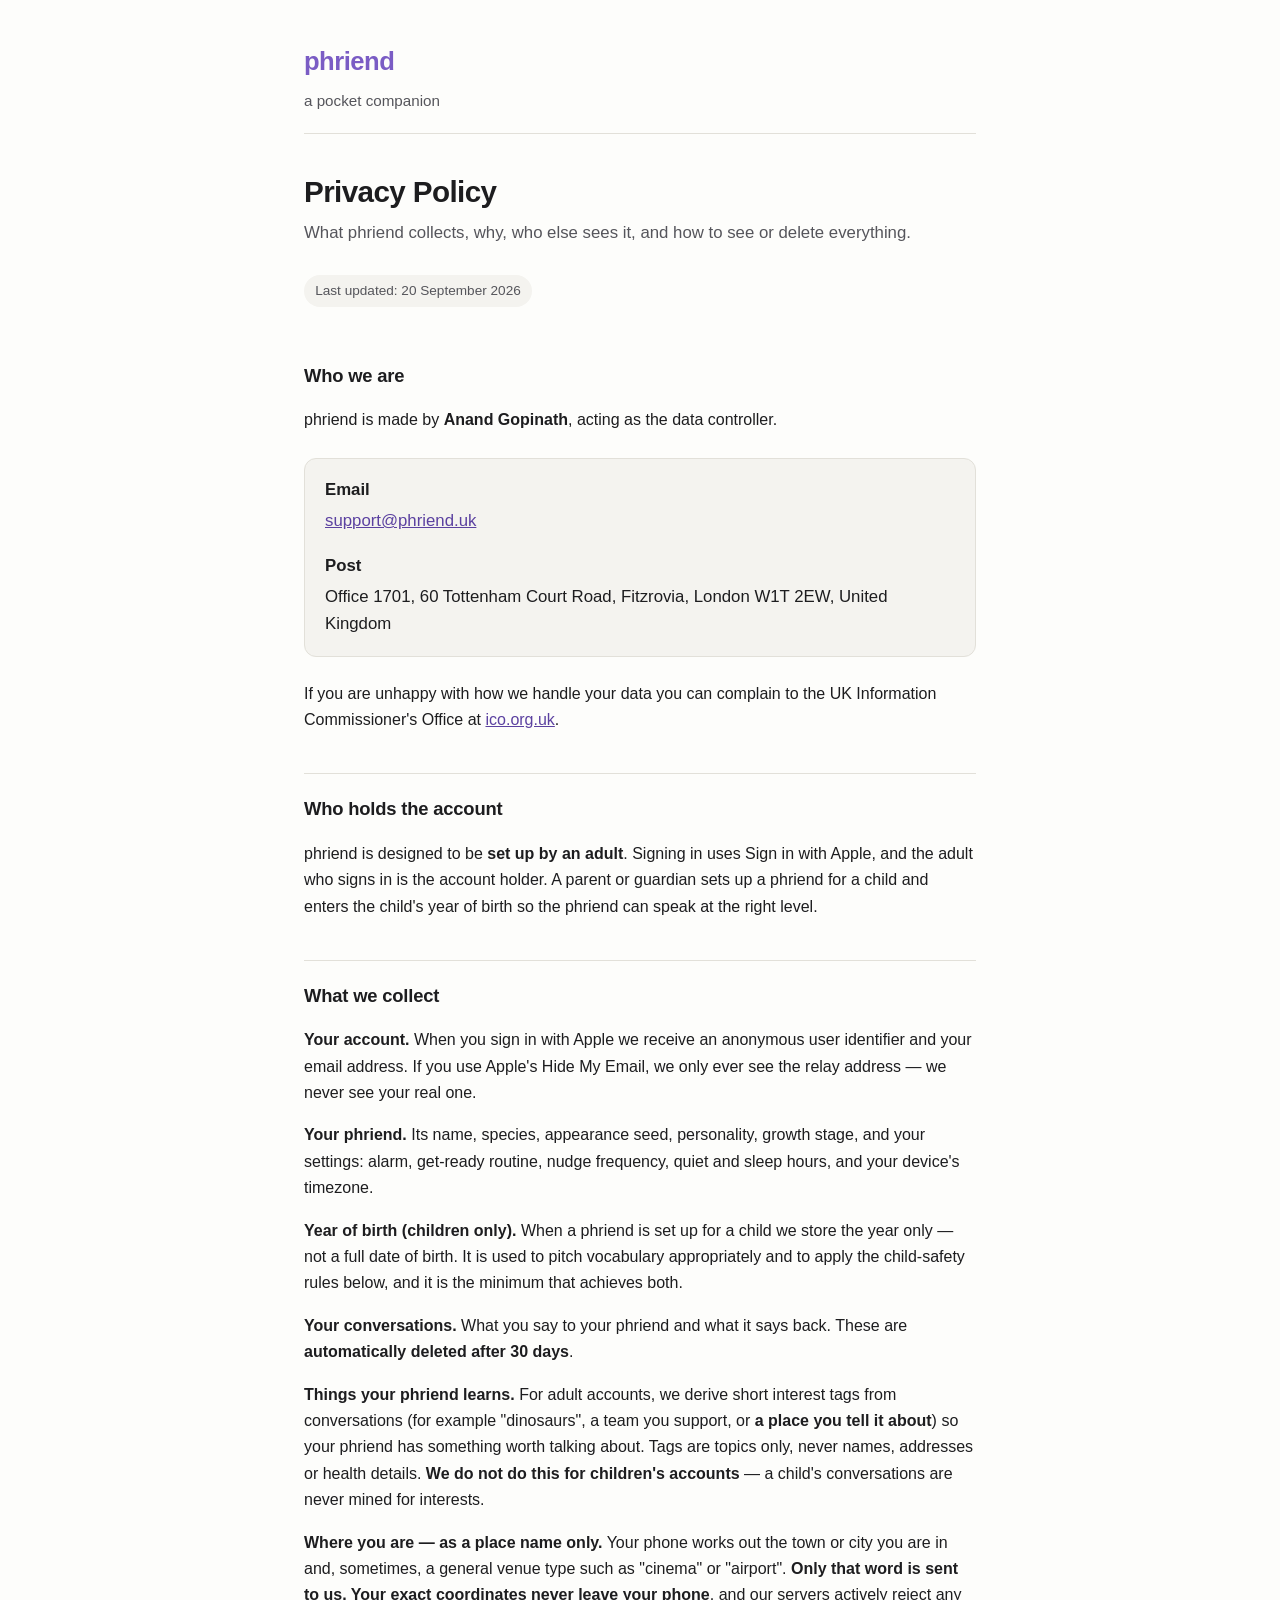
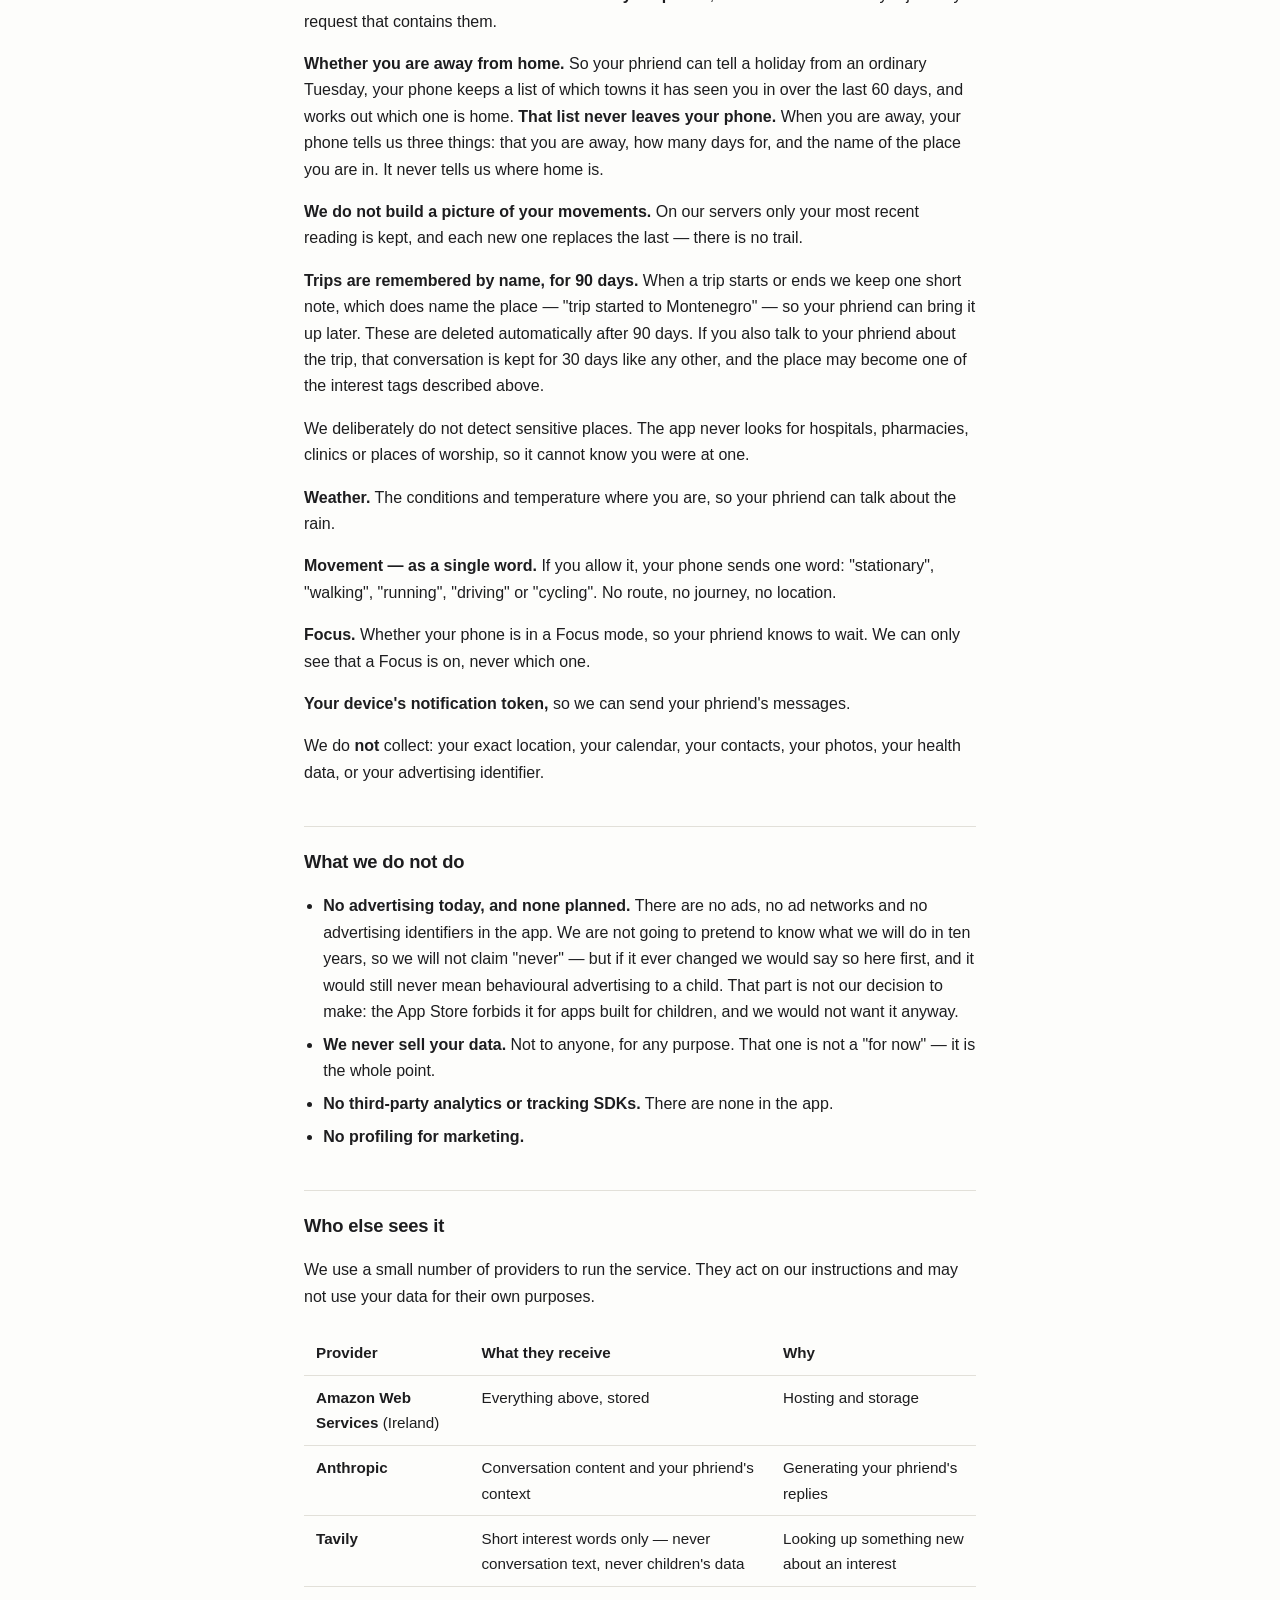
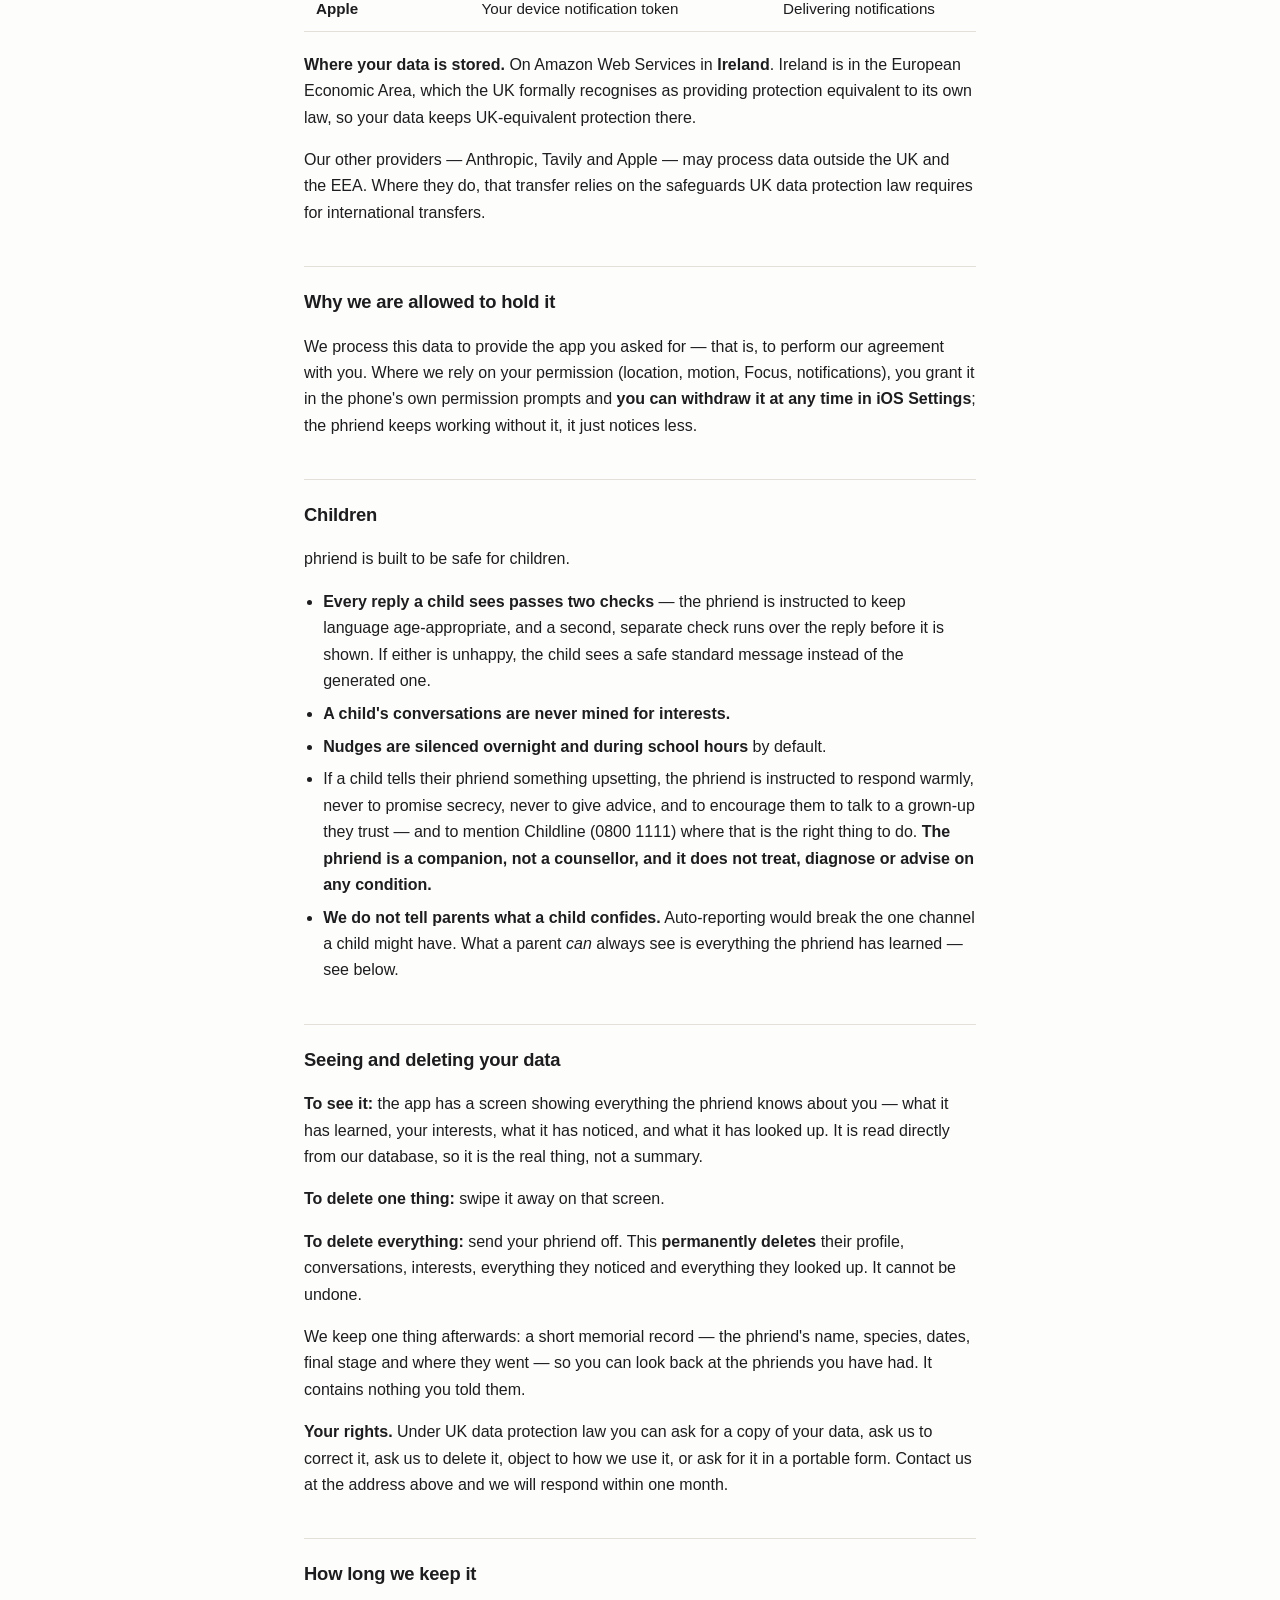
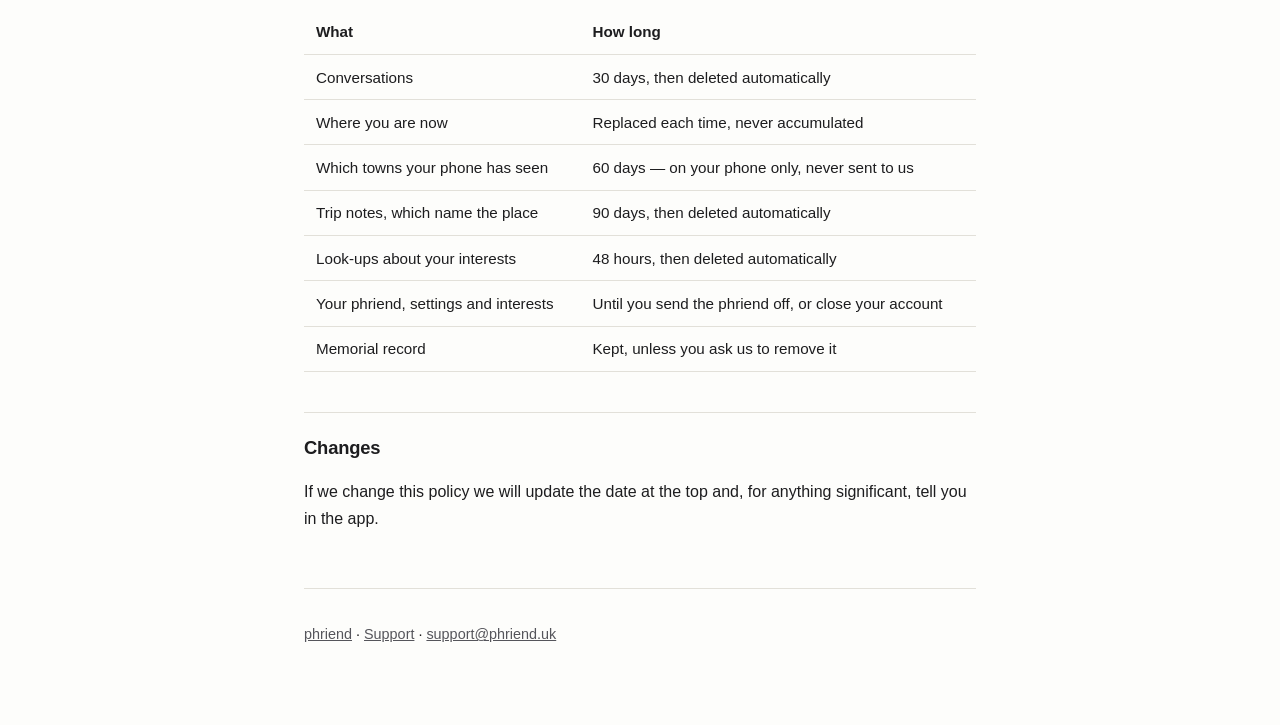
==== commit a097afc4: "Correct where data is stored: Ireland, not the UK eu-west-1 is Europe (Ireland). The policy said Lon" ====
--- a/privacy.html
+++ b/privacy.html
@@ -138,16 +138,21 @@
     <tr><th>Provider</th><th>What they receive</th><th>Why</th></tr>
   </thead>
   <tbody>
-    <tr><td><strong>Amazon Web Services</strong> (London, UK region)</td><td>Everything above, stored</td><td>Hosting and storage</td></tr>
+    <tr><td><strong>Amazon Web Services</strong> (Ireland)</td><td>Everything above, stored</td><td>Hosting and storage</td></tr>
     <tr><td><strong>Anthropic</strong></td><td>Conversation content and your phriend's context</td><td>Generating your phriend's replies</td></tr>
     <tr><td><strong>Tavily</strong></td><td>Short interest words only — never conversation text, never children's data</td><td>Looking up something new about an interest</td></tr>
     <tr><td><strong>Apple</strong></td><td>Your device notification token</td><td>Delivering notifications</td></tr>
   </tbody>
 </table>
 </div>
-<p>Your data is stored in the United Kingdom. Our providers may process
-it outside the UK; where they do, that transfer is covered by the
-safeguards UK data protection law requires.</p>
+<p><strong>Where your data is stored.</strong> On Amazon Web Services in
+<strong>Ireland</strong>. Ireland is in the European Economic Area, which
+the UK formally recognises as providing protection equivalent to its own
+law, so your data keeps UK-equivalent protection there.</p>
+<p>Our other providers — Anthropic, Tavily and Apple — may process data
+outside the UK and the EEA. Where they do, that transfer relies on the
+safeguards UK data protection law requires for international
+transfers.</p>
 
 <h2>Why we are allowed to hold it</h2>
 <p>We process this data to provide the app you asked for — that is, to
